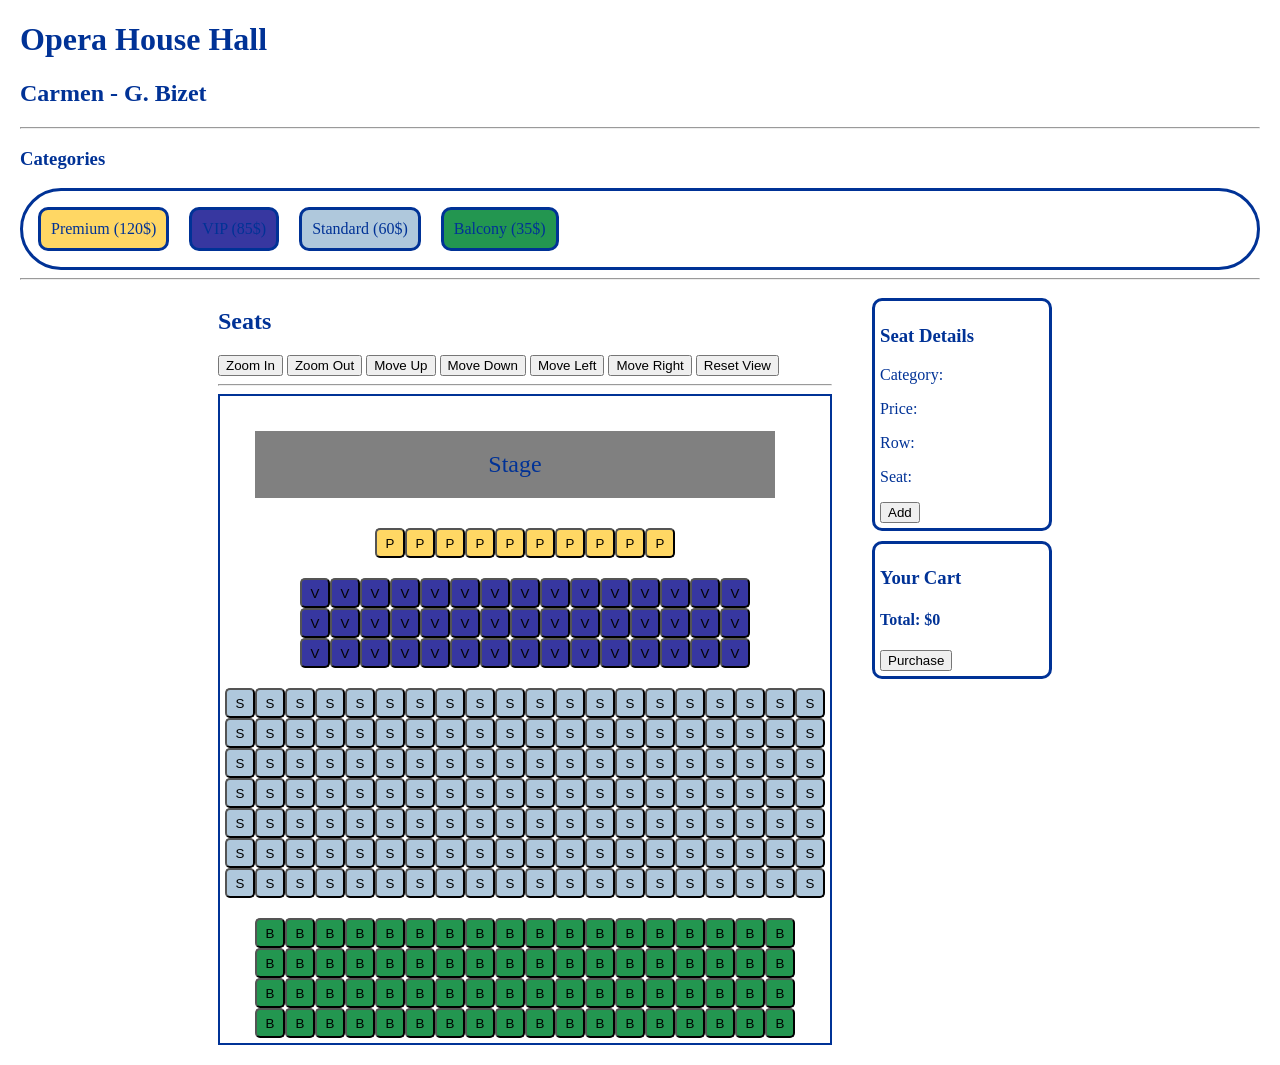
==== index.html @ 5975da4f "File Reorganization (renaming and splitting)" ====
<!DOCTYPE html>
<html>
  
  <head>
    <title>Purchase Tickets</title>
    <link rel="stylesheet" href="main.css" />
    <link rel="stylesheet" href="seatmap.css" />
  </head>

  <body>
    <header>
      <h1>Opera House Hall</h1>
      <h2>Carmen - G. Bizet</h2>
      <hr>
      <h3>Categories</h3>
    </header>

    <div id='categories'>
      <p id="premium-cat">Premium (120$) </p>
      <p id="vip-cat">VIP (85$)</p>
      <p id="standard-cat">Standard (60$)</p>
      <p id="balcony-cat">Balcony (35$)</p>
    </div>

    <hr>

    <div id='main'>
      
      <div id='seat-map'>
        <h2>Seats</h2>

        <div id="controls">
          <button id="zoom-in">Zoom In</button>
          <button id="zoom-out">Zoom Out</button>

          <button id="move-up">Move Up</button>
          <button id="move-down">Move Down</button>
          <button id="move-left">Move Left</button>
          <button id="move-right">Move Right</button>

          <button id="reset-view">Reset View</button>
        </div>

        <hr>
        

        <div id="viewport">
          <div id="map">
            <p id='stage'>Stage</p>

            <div class='seats'>
            <div id='premium-seat'></div>
            <div id='vip-seat'></div>
            <div id='standard-seat'></div>
            <div id='balcony-seat'></div>
            </div>
          </div>
        </div>
      </div>



      <div id="right-side">

        <div id='details'>
          <h3>Seat Details</h3>
          <p id='category'>Category: </p>
          <p id='price'>Price: </p>
          <p id='row'>Row: </p>
          <p id='column'>Seat: </p>
          <button id="add-btn">Add</button>
        </div>

        <div id='cart'>
          <h3>Your Cart</h3> 
          <div id='items'> </div>
          <h4>Total: <span id="total">$0</span></h4>
          <button>Purchase</button>
        </div>

      </div>
    </div>
    
  <script src="script.js"></script>
  <script src="controls.js"></script>  
  </body>
</html>
---- main.css ----
:root {
  --premium:rgb(255, 215, 100);
  --vip:rgb(55, 55, 160);
  --standard:rgb(175, 200, 220);
  --balcony:rgb(35, 150, 80);
}

body{
  margin: 20px;
  color: rgb(0, 50, 150);
}

#main {
  display: flex;
  justify-content: center;
  gap: 30px;
}

#right-side {
  width: 200px;
}

#categories{
  display: flex;
  justify-content: left;
  padding: 15px;
  padding-bottom: 0px;
  padding-top: 0px;
  gap: 20px;
  border-style:solid;
  border-radius: 50px;
}

#categories p{
  padding: 10px;
  border-style: solid;
  border-radius: 10px;
}

#premium-cat{ background: var(--premium); }
#vip-cat{ background: var(--vip); }
#standard-cat{background: var(--standard);}
#balcony-cat{background: var(--balcony);}

#details, #cart{
  margin: 10px;
  padding: 5px;
  border-style: solid;
  border-radius: 10px;
}

.cart-item { 
  display: flex;
  flex-direction: column;
  border: 1px solid #999;  
  margin-top: 10px;
  padding: 5px; 
}
---- seatmap.css ----
#stage{
margin: 30px; 
padding: 20px;
justify-self: center;
text-align: center; 
background-color: gray; 
width: 80%; 
font-size: 24px;
}

.seat {
    width: 30px;
    height: 30px;
    border-radius: 5px;
    background: rgb(200, 200, 200);
}

.seats {
  display: flex;
  flex-direction: column;
  align-items: center;
  gap: 20px;
}

#premium-seat .seat{ background: var(--premium); }
#vip-seat .seat{ background: var(--vip); }
#standard-seat .seat{background: var(--standard);}
#balcony-seat .seat{background: var(--balcony);}

#seat-map .seat.in-cart {
  background: rgb(150, 50, 50);
}

#viewport {
  overflow: hidden;
  padding: 5px;
  border: 2px solid rgb(0, 50, 150);
}

#map {
  transform-origin: center top;
  transition: transform 0.2s;
}
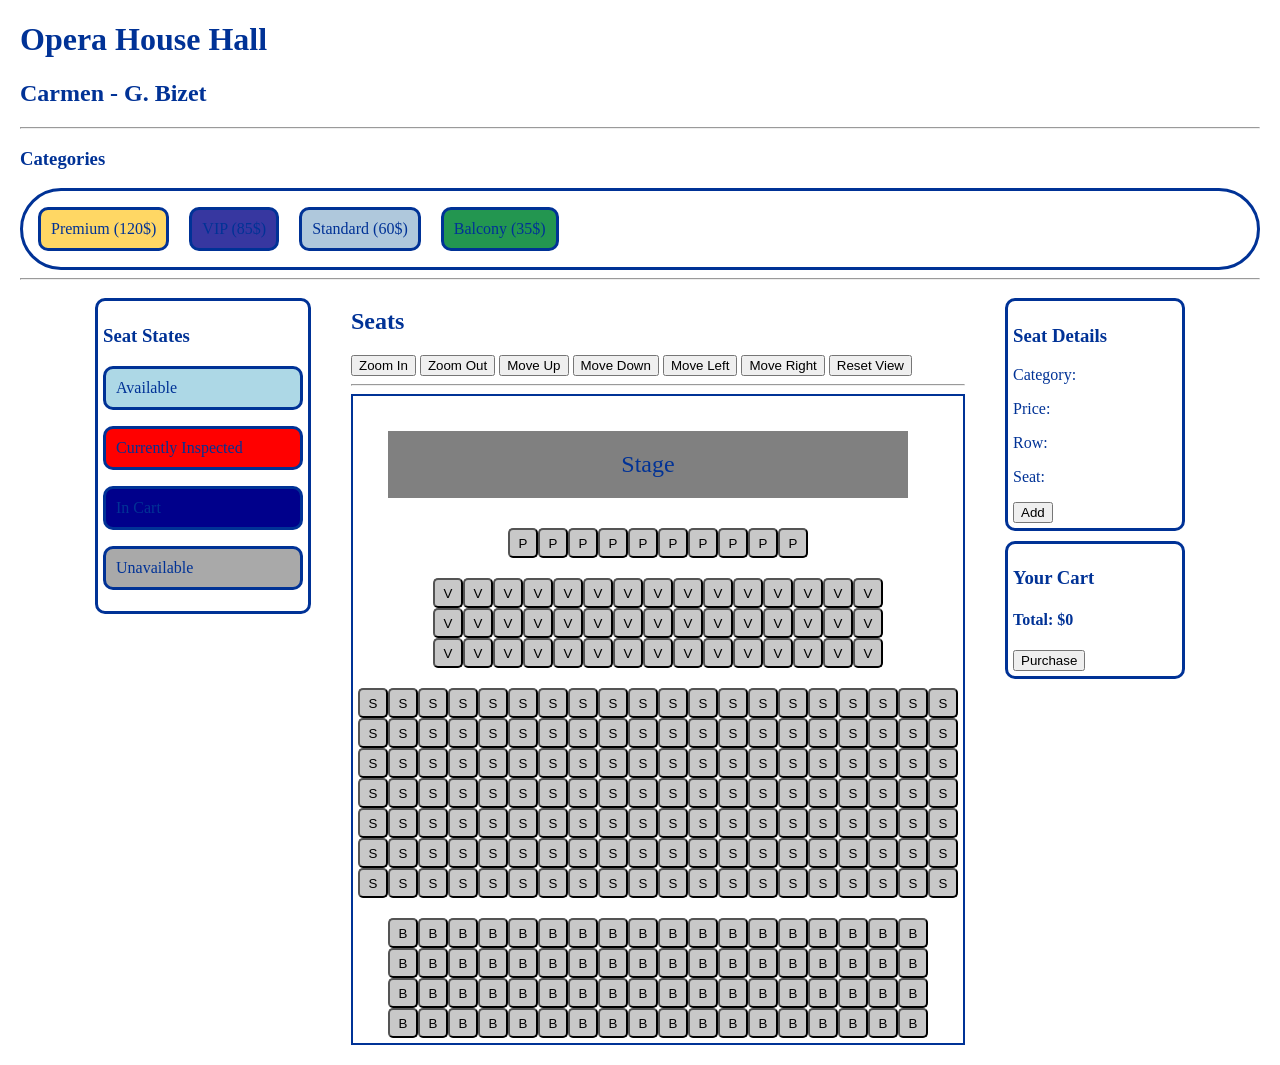
==== commit 3d0fb703: "Starting Work with Seat States" ====
--- a/index.html
+++ b/index.html
@@ -7,7 +7,7 @@
     <link rel="stylesheet" href="seatmap.css" />
   </head>
 
-  <body>
+  <body> 
     <header>
       <h1>Opera House Hall</h1>
       <h2>Carmen - G. Bizet</h2>
@@ -58,8 +58,6 @@
         </div>
       </div>
 
-
-
       <div id="right-side">
 
         <div id='details'>
@@ -77,8 +75,18 @@
           <h4>Total: <span id="total">$0</span></h4>
           <button>Purchase</button>
         </div>
+      </div>
 
+      <div id="left-side">
+        <div id="states">
+          <h3>Seat States</h3>
+          <p id="available" style="background: var(--available);">Available</p>
+          <p id="inspected" style='background:red;'>Currently Inspected</p>
+          <p id="in-cart" style='background: darkblue';>In Cart</p>
+          <p id="unavailable" style="background: darkgray;">Unavailable</p>
+        </div>
       </div>
+
     </div>
     
   <script src="script.js"></script>
--- a/main.css
+++ b/main.css
@@ -3,6 +3,8 @@
   --vip:rgb(55, 55, 160);
   --standard:rgb(175, 200, 220);
   --balcony:rgb(35, 150, 80);
+
+  --available:lightblue;
 }
 
 body{
@@ -14,10 +16,21 @@
   display: flex;
   justify-content: center;
   gap: 30px;
+  align-items: flex-start;
 }
 
-#right-side {
+#right-side, #left-side {
   width: 200px;
+}
+
+#left-side {
+  order: -1;
+}
+
+#states p{
+  padding: 10px;
+  border-style: solid;
+  border-radius: 10px;
 }
 
 #categories{
@@ -42,7 +55,7 @@
 #standard-cat{background: var(--standard);}
 #balcony-cat{background: var(--balcony);}
 
-#details, #cart{
+#details, #cart, #left-side{
   margin: 10px;
   padding: 5px;
   border-style: solid;
--- a/seatmap.css
+++ b/seatmap.css
@@ -22,11 +22,6 @@
   gap: 20px;
 }
 
-#premium-seat .seat{ background: var(--premium); }
-#vip-seat .seat{ background: var(--vip); }
-#standard-seat .seat{background: var(--standard);}
-#balcony-seat .seat{background: var(--balcony);}
-
 #seat-map .seat.in-cart {
   background: rgb(150, 50, 50);
 }
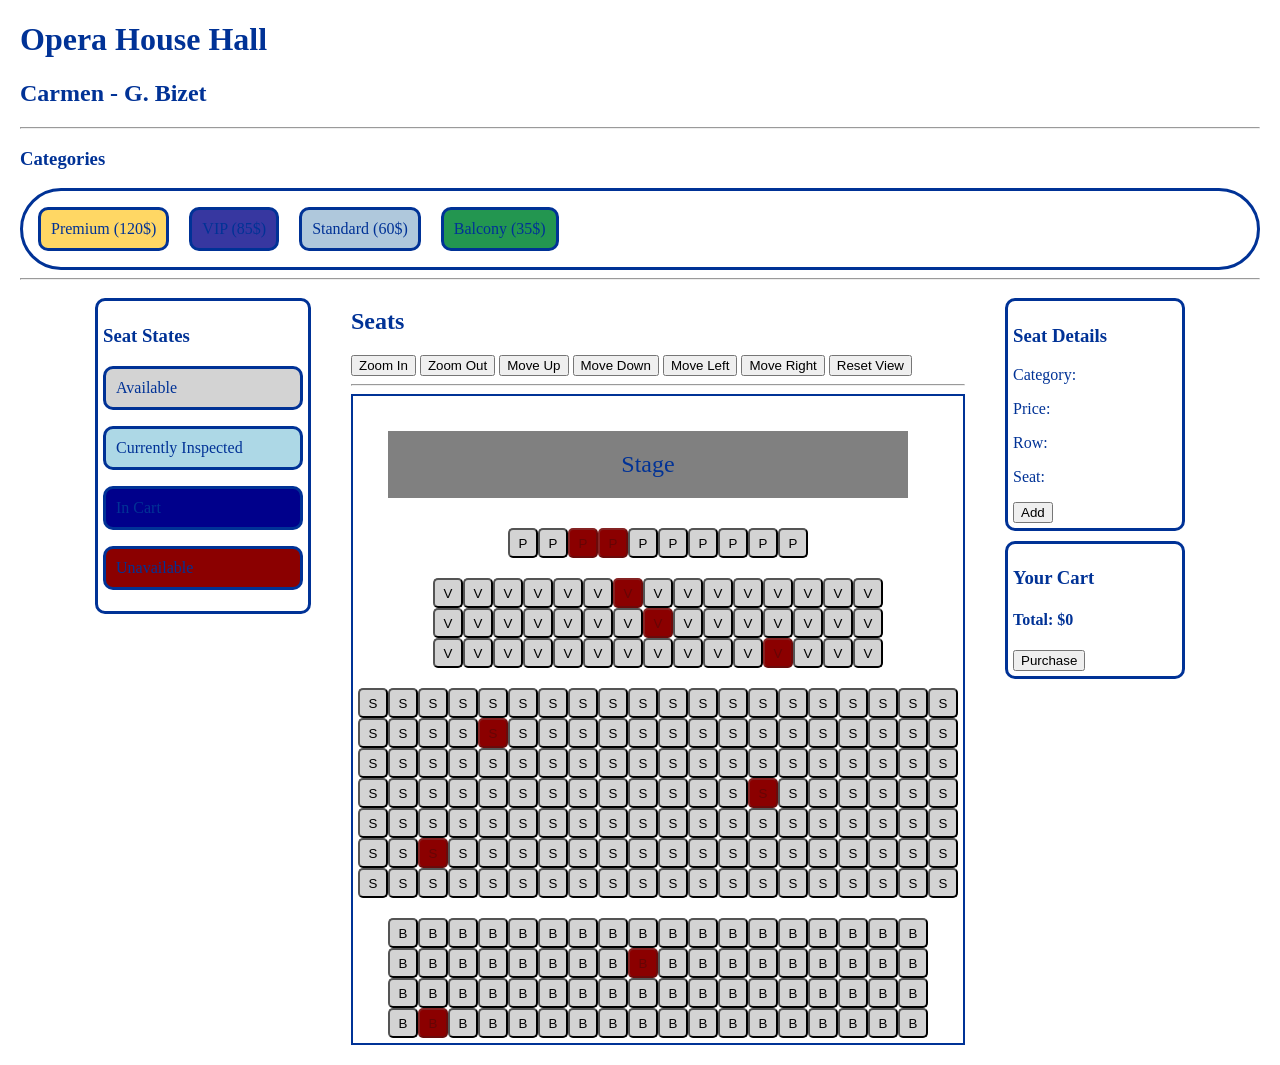
==== commit baaafad7: "Dynamic Seat Status" ====
--- a/index.html
+++ b/index.html
@@ -73,7 +73,7 @@
           <h3>Your Cart</h3> 
           <div id='items'> </div>
           <h4>Total: <span id="total">$0</span></h4>
-          <button>Purchase</button>
+          <button id="purchase-btn">Purchase</button>
         </div>
       </div>
 
@@ -81,9 +81,9 @@
         <div id="states">
           <h3>Seat States</h3>
           <p id="available" style="background: var(--available);">Available</p>
-          <p id="inspected" style='background:red;'>Currently Inspected</p>
-          <p id="in-cart" style='background: darkblue';>In Cart</p>
-          <p id="unavailable" style="background: darkgray;">Unavailable</p>
+          <p id="inspected" style="background: var(--inspected);">Currently Inspected</p>
+          <p id="in-cart" style='background: var(--incart);'>In Cart</p>
+          <p id="unavailable" style="background: var(--unavailable);">Unavailable</p>
         </div>
       </div>
 
--- a/main.css
+++ b/main.css
@@ -4,7 +4,10 @@
   --standard:rgb(175, 200, 220);
   --balcony:rgb(35, 150, 80);
 
-  --available:lightblue;
+  --available: lightgray;
+  --inspected: lightblue;
+  --incart: darkblue;
+  --unavailable:darkred;
 }
 
 body{
--- a/seatmap.css
+++ b/seatmap.css
@@ -12,18 +12,18 @@
     width: 30px;
     height: 30px;
     border-radius: 5px;
-    background: rgb(200, 200, 200);
+    background: var(--available);
 }
+
+#seat-map .seat.inspected   { background: var(--inspected); }
+#seat-map .seat.in-cart     { background: var(--incart); }
+#seat-map .seat.unavailable { background: var(--unavailable); cursor: not-allowed; }
 
 .seats {
   display: flex;
   flex-direction: column;
   align-items: center;
   gap: 20px;
-}
-
-#seat-map .seat.in-cart {
-  background: rgb(150, 50, 50);
 }
 
 #viewport {
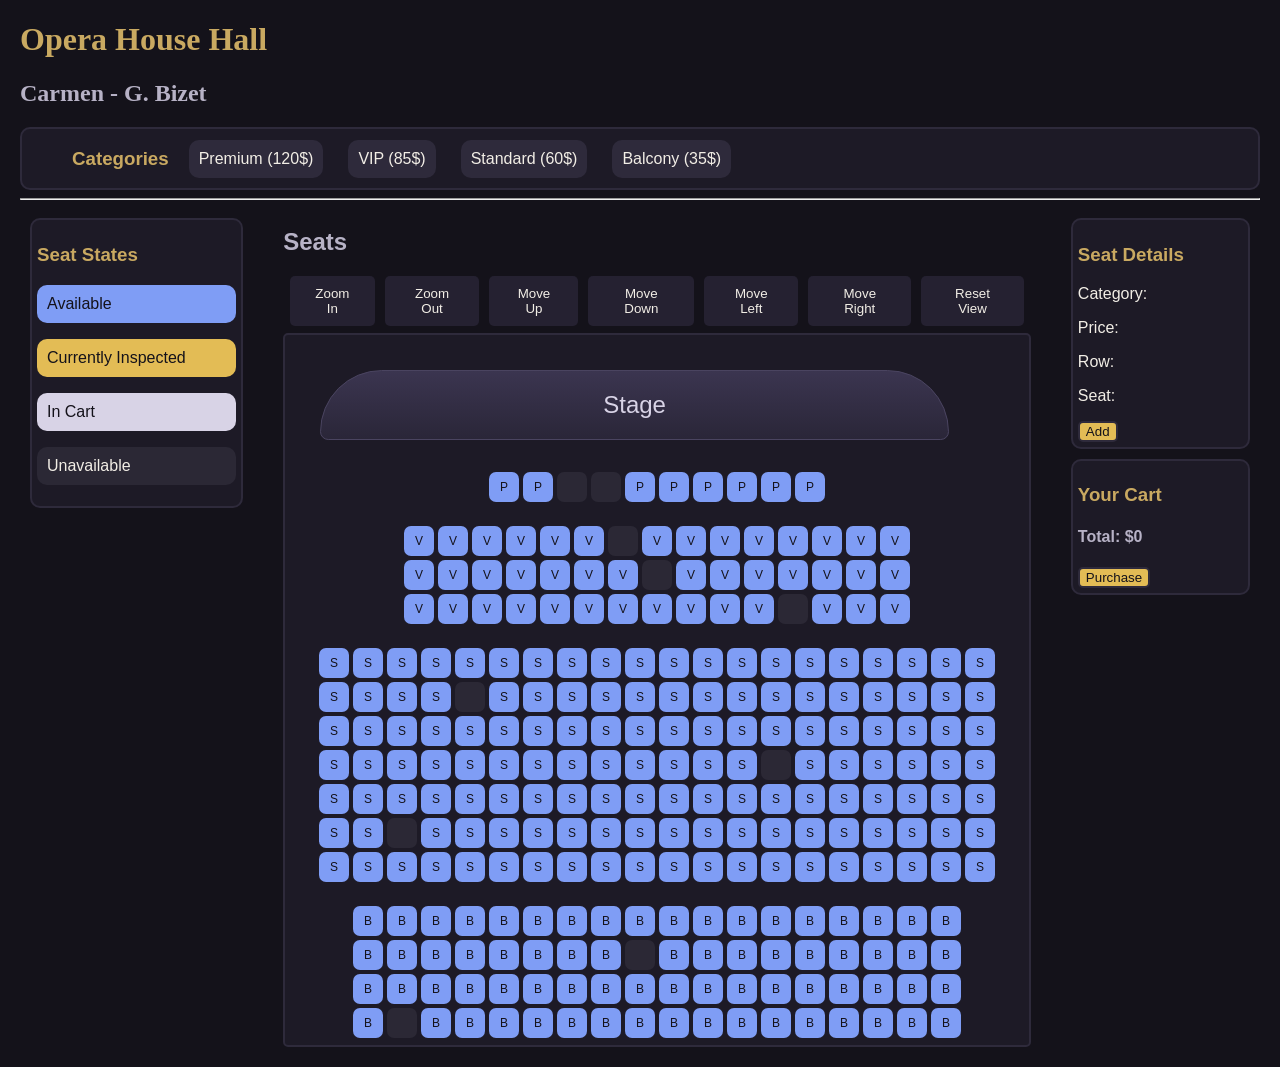
==== commit e65a4666: "Design Improvement(Colors and Arrangement)" ====
--- a/index.html
+++ b/index.html
@@ -11,11 +11,10 @@
     <header>
       <h1>Opera House Hall</h1>
       <h2>Carmen - G. Bizet</h2>
-      <hr>
-      <h3>Categories</h3>
     </header>
 
     <div id='categories'>
+      <h3>Categories</h3>
       <p id="premium-cat">Premium (120$) </p>
       <p id="vip-cat">VIP (85$)</p>
       <p id="standard-cat">Standard (60$)</p>
@@ -23,7 +22,7 @@
     </div>
 
     <hr>
-
+    
     <div id='main'>
       
       <div id='seat-map'>
@@ -40,9 +39,6 @@
 
           <button id="reset-view">Reset View</button>
         </div>
-
-        <hr>
-        
 
         <div id="viewport">
           <div id="map">
--- a/main.css
+++ b/main.css
@@ -1,18 +1,31 @@
 :root {
-  --premium:rgb(255, 215, 100);
-  --vip:rgb(55, 55, 160);
-  --standard:rgb(175, 200, 220);
-  --balcony:rgb(35, 150, 80);
+  --category: #2E2A3B;
 
-  --available: lightgray;
-  --inspected: lightblue;
-  --incart: darkblue;
-  --unavailable:darkred;
+  --available: #7F9DF5;
+  --inspected: #E3BC55;
+  --incart: #D8D3E6;
+  --unavailable: #2B2835;
+
+  --border: solid #2E2A3B 2px;
+  --borderrad: 10px;
+
+  --page: #14121A;
+  --ink: #F2EEE6;
+  --panel: #1D1A26;
 }
 
 body{
   margin: 20px;
-  color: rgb(0, 50, 150);
+  color: var(--ink);
+  background: var(--page);
+  font-family: 'Inter', sans-serif;
+}
+
+h1, h3 { color: #C9A961; }
+h2, h4 { color: #B7B2C6; } 
+
+header{
+  font-family: Georgia, serif;
 }
 
 #main {
@@ -30,45 +43,89 @@
   order: -1;
 }
 
+#seat-map {
+  align-self: stretch;
+}
+
+#viewport, #left-side{
+  position: sticky;
+  top: 10px;
+}
+
 #states p{
   padding: 10px;
-  border-style: solid;
   border-radius: 10px;
+  color: #14121A;
+}
+
+#states #unavailable {
+    color: #F2EEE6;
 }
 
 #categories{
+  align-items: center; 
   display: flex;
   justify-content: left;
-  padding: 15px;
+  padding: 50px;
   padding-bottom: 0px;
   padding-top: 0px;
-  gap: 20px;
-  border-style:solid;
-  border-radius: 50px;
+  gap: 15px;
+  border: var(--border);
+  border-radius: var(--borderrad);
+  background:var(--panel);
 }
 
 #categories p{
+  margin: 5px;
   padding: 10px;
-  border-style: solid;
   border-radius: 10px;
+  background: var(--category);
 }
-
-#premium-cat{ background: var(--premium); }
-#vip-cat{ background: var(--vip); }
-#standard-cat{background: var(--standard);}
-#balcony-cat{background: var(--balcony);}
 
 #details, #cart, #left-side{
   margin: 10px;
   padding: 5px;
-  border-style: solid;
-  border-radius: 10px;
+  border: var(--border);
+  border-radius: var(--borderrad);
+  background:var(--panel);
 }
 
 .cart-item { 
   display: flex;
   flex-direction: column;
-  border: 1px solid #999;  
+  border: 1px solid #2E2A3B;
   margin-top: 10px;
-  padding: 5px; 
+  padding: 15px; 
+  border-radius: 12px;
+  background: var(--category);
+}
+
+button{
+  background: #E3BC55;
+  color: #14121A;
+  border-radius: 5px;
+  border: var(--border);
+}
+
+.cart-item button {
+  margin-top: 10px;
+  background: #2B2835;
+  color: var(--ink); 
+  border-radius: 5px;
+  border: 1px solid #4A4460; 
+}
+
+#controls {
+  margin: 7px;
+  display: flex;
+  justify-content: center;
+  align-items: center;
+  gap: 10px;
+}
+
+#controls button {
+  padding: 10px 18px;
+  border: 1px solid var(--border);
+  background: #252131;
+  color: #F2EEE6;
 }
--- a/seatmap.css
+++ b/seatmap.css
@@ -3,21 +3,27 @@
 padding: 20px;
 justify-self: center;
 text-align: center; 
-background-color: gray; 
+background: linear-gradient(180deg, #3B3550, #2A2638);
+color: #D8D3E6;
+border: 1px solid #4A4460;
+border-radius: 150px 150px 20px 20px; 
 width: 80%; 
 font-size: 24px;
 }
 
 .seat {
-    width: 30px;
-    height: 30px;
-    border-radius: 5px;
-    background: var(--available);
+  margin:2px;
+  width: 30px;
+  height: 30px;
+  border-radius: 7px;
+  background: var(--available);
+  border: none;
+  font-size: 12px;
 }
 
 #seat-map .seat.inspected   { background: var(--inspected); }
 #seat-map .seat.in-cart     { background: var(--incart); }
-#seat-map .seat.unavailable { background: var(--unavailable); cursor: not-allowed; }
+#seat-map .seat.unavailable { background: var(--unavailable); cursor: not-allowed; color: transparent;}
 
 .seats {
   display: flex;
@@ -29,7 +35,9 @@
 #viewport {
   overflow: hidden;
   padding: 5px;
-  border: 2px solid rgb(0, 50, 150);
+  border: var(--border);
+  border-radius: 5px;
+  background: var(--panel);
 }
 
 #map {
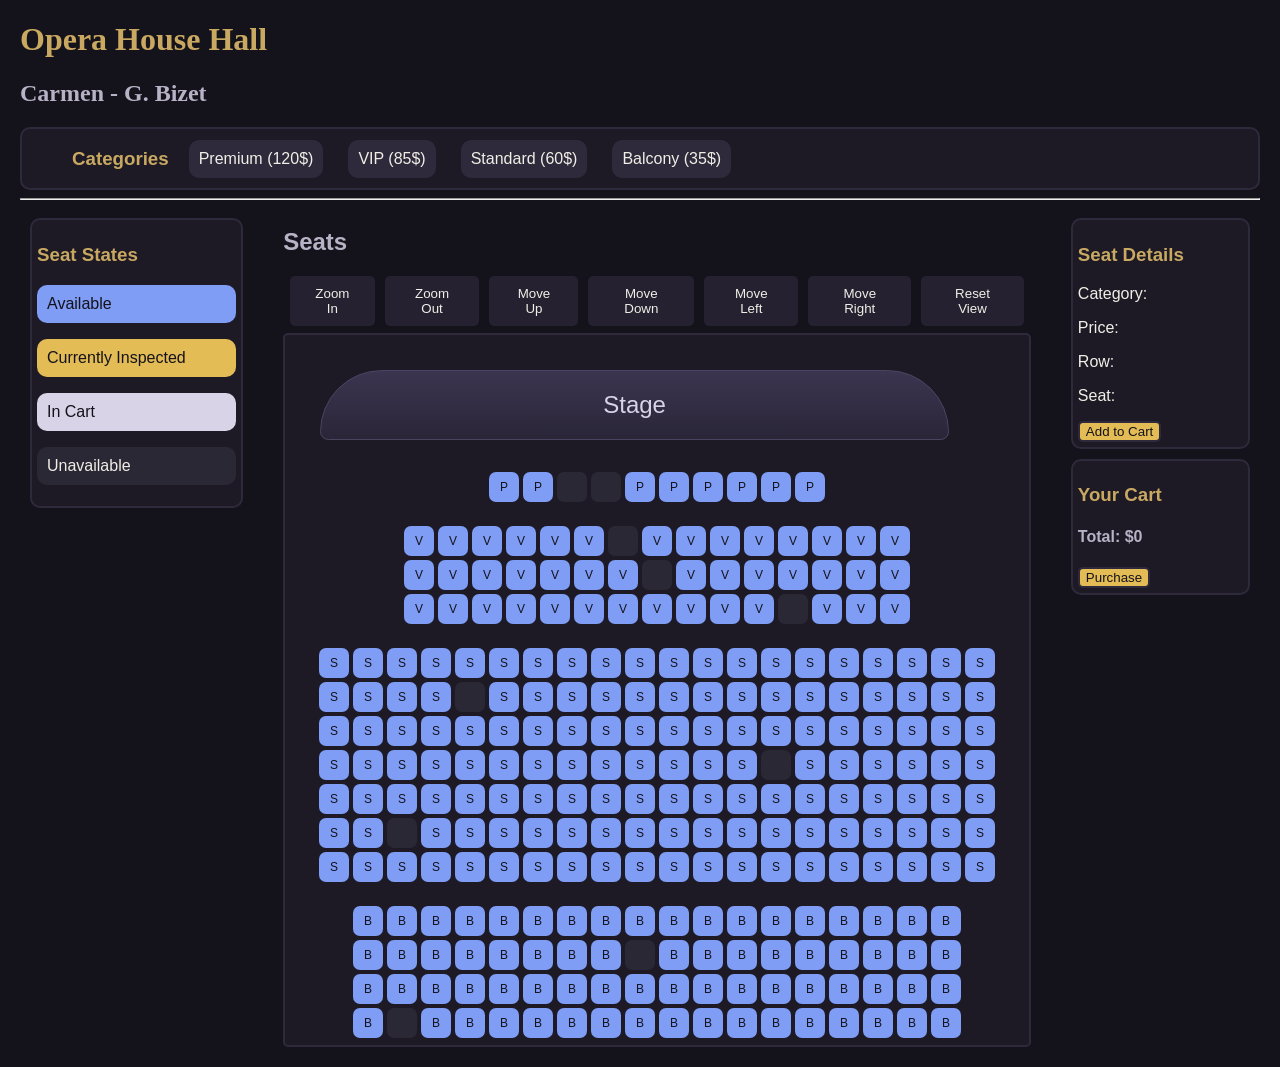
==== commit a399ea3d: "Responsive Layout for Different Screen Widths" ====
--- a/index.html
+++ b/index.html
@@ -1,7 +1,9 @@
 <!DOCTYPE html>
-<html>
+<html lang="en">
   
   <head>
+    <meta charset="utf-8">
+    <meta name="viewport" content="width=device-width, initial-scale=1">
     <title>Purchase Tickets</title>
     <link rel="stylesheet" href="main.css" />
     <link rel="stylesheet" href="seatmap.css" />
@@ -22,7 +24,7 @@
     </div>
 
     <hr>
-    
+
     <div id='main'>
       
       <div id='seat-map'>
@@ -62,7 +64,7 @@
           <p id='price'>Price: </p>
           <p id='row'>Row: </p>
           <p id='column'>Seat: </p>
-          <button id="add-btn">Add</button>
+          <button id="add-btn">Add to Cart</button>
         </div>
 
         <div id='cart'>
--- a/main.css
+++ b/main.css
@@ -128,4 +128,52 @@
   border: 1px solid var(--border);
   background: #252131;
   color: #F2EEE6;
+}
+
+@media (max-width: 900px) {
+  #main {
+    flex-direction: column;
+    align-items: center;
+  }
+
+  #left-side,
+  #right-side {
+    width: 90%;
+    max-width: 500px;
+    order: initial;
+  }
+
+  #controls {
+    flex-wrap: wrap;
+  }
+
+  #categories {
+    flex-wrap: wrap;
+    flex-direction: row;
+    justify-content: center;
+    padding: 15px;
+  }
+
+  #categories p{
+    margin:0px;
+    font-size: 11px;
+    justify-content: center;
+    text-align: center;
+  }
+
+  #viewport {
+  max-width: 100%;
+  box-sizing: border-box;
+  }
+
+  #left-side{
+    order: -1;
+    position: static;
+  }
+  #seat-map{
+    order: 0;
+  }
+  #right-side {
+    order: 1;
+  }
 }
--- a/seatmap.css
+++ b/seatmap.css
@@ -32,6 +32,8 @@
   gap: 20px;
 }
 
+.seats > div { white-space: nowrap; }
+
 #viewport {
   overflow: hidden;
   padding: 5px;
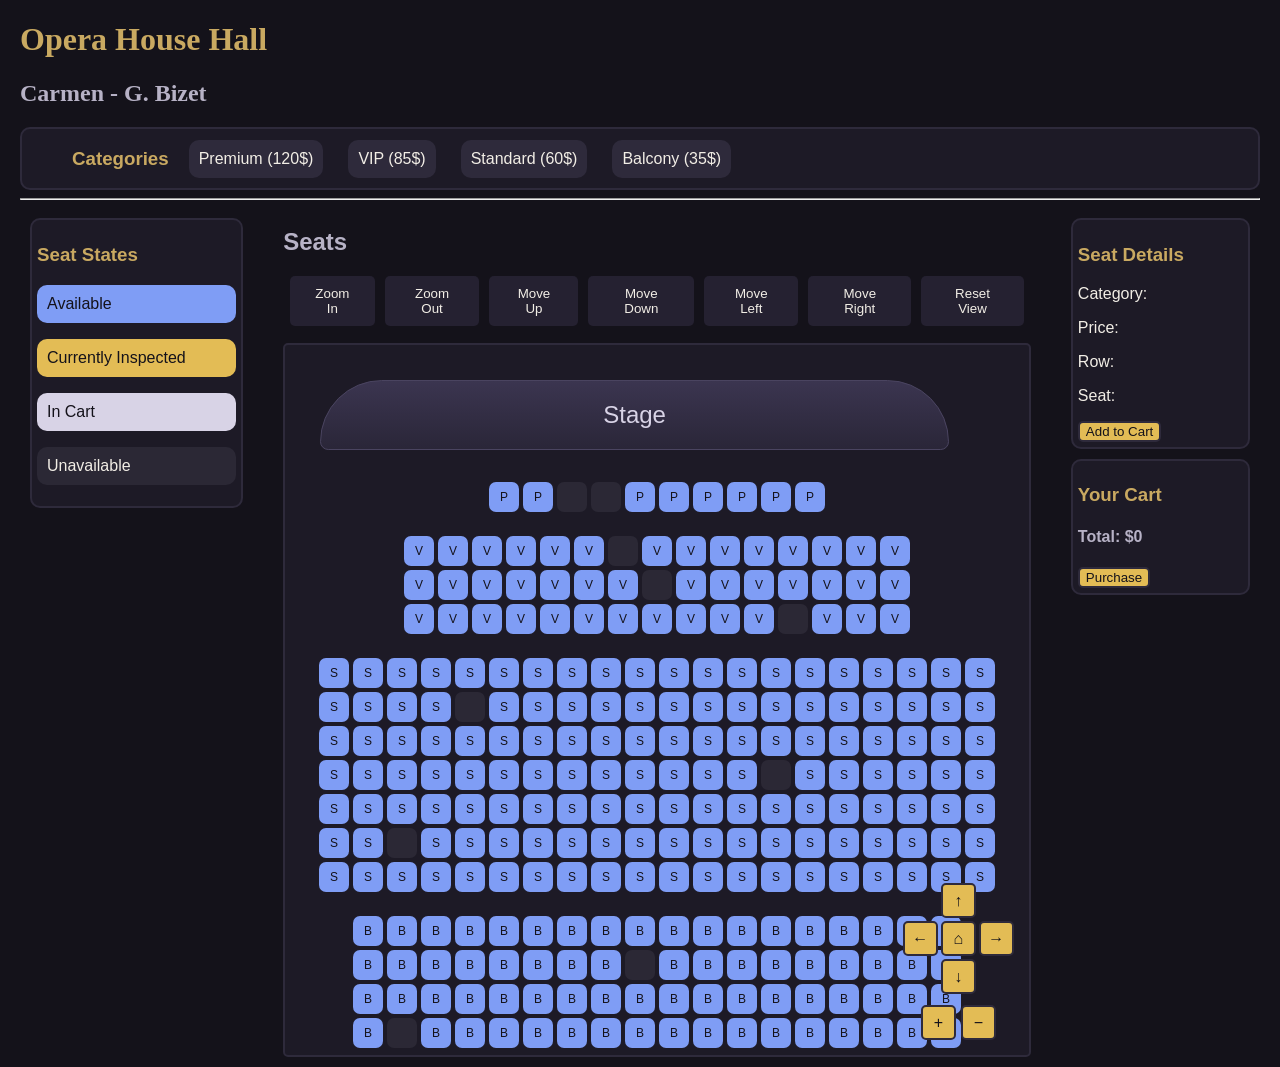
==== commit 86591f47: "Bonus: Navigation Mouse and Click/Drag" ====
--- a/index.html
+++ b/index.html
@@ -53,6 +53,20 @@
             <div id='balcony-seat'></div>
             </div>
           </div>
+          
+          <div id="navigation-pad">
+            <button id="nav-up">↑</button>
+            <div class="nav-middle">
+              <button id="nav-left">←</button>
+              <button id="nav-reset">⌂</button>
+              <button id="nav-right">→</button>
+            </div>
+            <button id="nav-down">↓</button>
+            <div class="nav-zoom">
+              <button id="nav-zoom-in">+</button>
+              <button id="nav-zoom-out">−</button>
+            </div>
+          </div>
         </div>
       </div>
 
--- a/seatmap.css
+++ b/seatmap.css
@@ -45,4 +45,48 @@
 #map {
   transform-origin: center top;
   transition: transform 0.2s;
+}
+
+#viewport {
+  cursor: grab;
+  overflow: hidden;
+}
+
+#viewport:active {
+  cursor: grabbing;
+}
+
+/*BONUS - NAVIGATION PAD*/
+
+#viewport {
+    position: relative;
+}
+
+#navigation-pad {
+    position: absolute;
+    bottom: 15px;
+    right: 15px;
+    display: flex;
+    flex-direction: column;
+    align-items: center;
+    gap: 3px;
+    z-index: 10;
+}
+
+.nav-middle {
+    display: flex;
+    gap: 3px;
+}
+
+.nav-zoom {
+    display: flex;
+    gap: 5px;
+    margin-top: 8px;
+}
+
+#navigation-pad button {
+    width: 35px;
+    height: 35px;
+    font-size: 16px;
+    cursor: pointer;
 }
